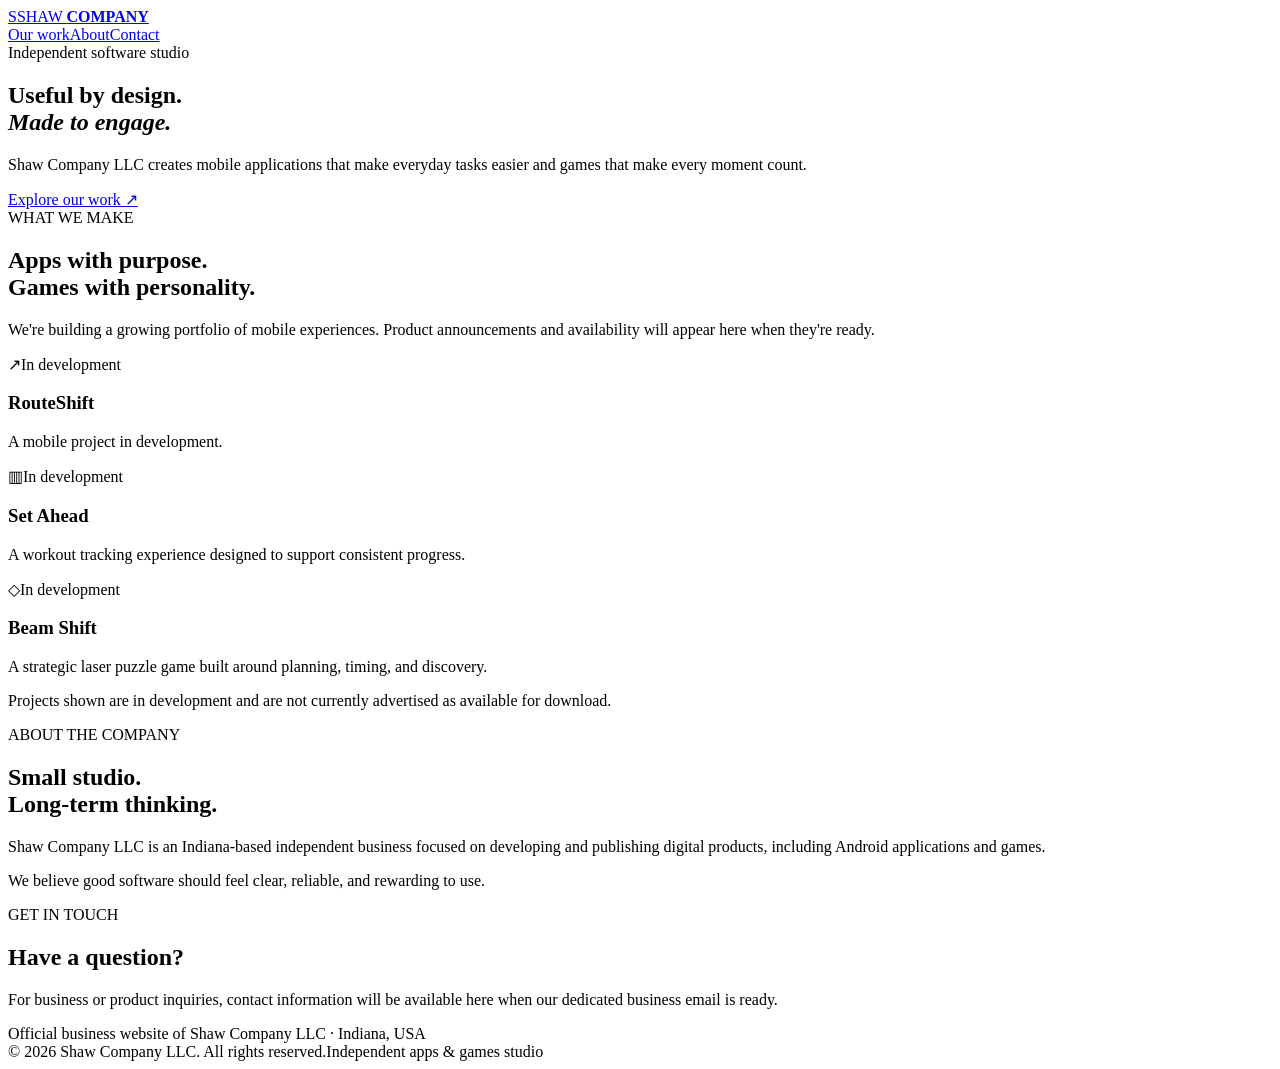
==== index.html @ eb035d38 "Add review-ready Shaw Company website homepage" ====
<!doctype html>
<html lang="en"><head><meta charset="utf-8"><meta name="viewport" content="width=device-width, initial-scale=1"><meta name="theme-color" content="#101722"><meta name="description" content="Shaw Company LLC develops thoughtful mobile applications and games."><title>Shaw Company — Apps & Games</title><link rel="stylesheet" href="styles.css"></head>
<body><header class="top"><a class="brand" href="#home"><span class="mark">S</span><span>SHAW <b>COMPANY</b></span></a><nav aria-label="Main navigation"><a href="#work">Our work</a><a href="#about">About</a><a href="#contact">Contact</a></nav></header>
<main id="home"><section class="hero"><div class="eyebrow"><span class="dot"></span> Independent software studio</div><h1>Useful by design.<br><em>Made to engage.</em></h1><p>Shaw Company LLC creates mobile applications that make everyday tasks easier and games that make every moment count.</p><a class="cta" href="#work">Explore our work <span aria-hidden="true">↗</span></a><div class="hero-art" aria-hidden="true"><div class="orbit o1"></div><div class="orbit o2"></div><div class="tile t1"></div><div class="tile t2"></div><div class="tile t3"></div></div></section>
<section id="work" class="section"><div class="section-head"><div><div class="eyebrow">WHAT WE MAKE</div><h2>Apps with purpose.<br>Games with personality.</h2></div><p>We're building a growing portfolio of mobile experiences. Product announcements and availability will appear here when they're ready.</p></div><div class="cards"><article class="product"><span class="glyph">↗</span><span class="tag">In development</span><h3>RouteShift</h3><p>A mobile project in development.</p></article><article class="product"><span class="glyph">▥</span><span class="tag">In development</span><h3>Set Ahead</h3><p>A workout tracking experience designed to support consistent progress.</p></article><article class="product"><span class="glyph">◇</span><span class="tag">In development</span><h3>Beam Shift</h3><p>A strategic laser puzzle game built around planning, timing, and discovery.</p></article></div><p class="smallnote">Projects shown are in development and are not currently advertised as available for download.</p></section>
<section id="about" class="section about"><div><div class="eyebrow">ABOUT THE COMPANY</div><h2>Small studio.<br>Long-term thinking.</h2></div><div><p>Shaw Company LLC is an Indiana-based independent business focused on developing and publishing digital products, including Android applications and games.</p><p>We believe good software should feel clear, reliable, and rewarding to use.</p></div></section>
<section id="contact" class="section contact"><div class="eyebrow">GET IN TOUCH</div><h2>Have a question?</h2><p>For business or product inquiries, contact information will be available here when our dedicated business email is ready.</p><div class="notice">Official business website of Shaw Company LLC · Indiana, USA</div></section></main>
<footer><span>© <span id="year">2026</span> Shaw Company LLC. All rights reserved.</span><span>Independent apps & games studio</span></footer><script>document.getElementById('year').textContent=new Date().getFullYear()</script></body></html>
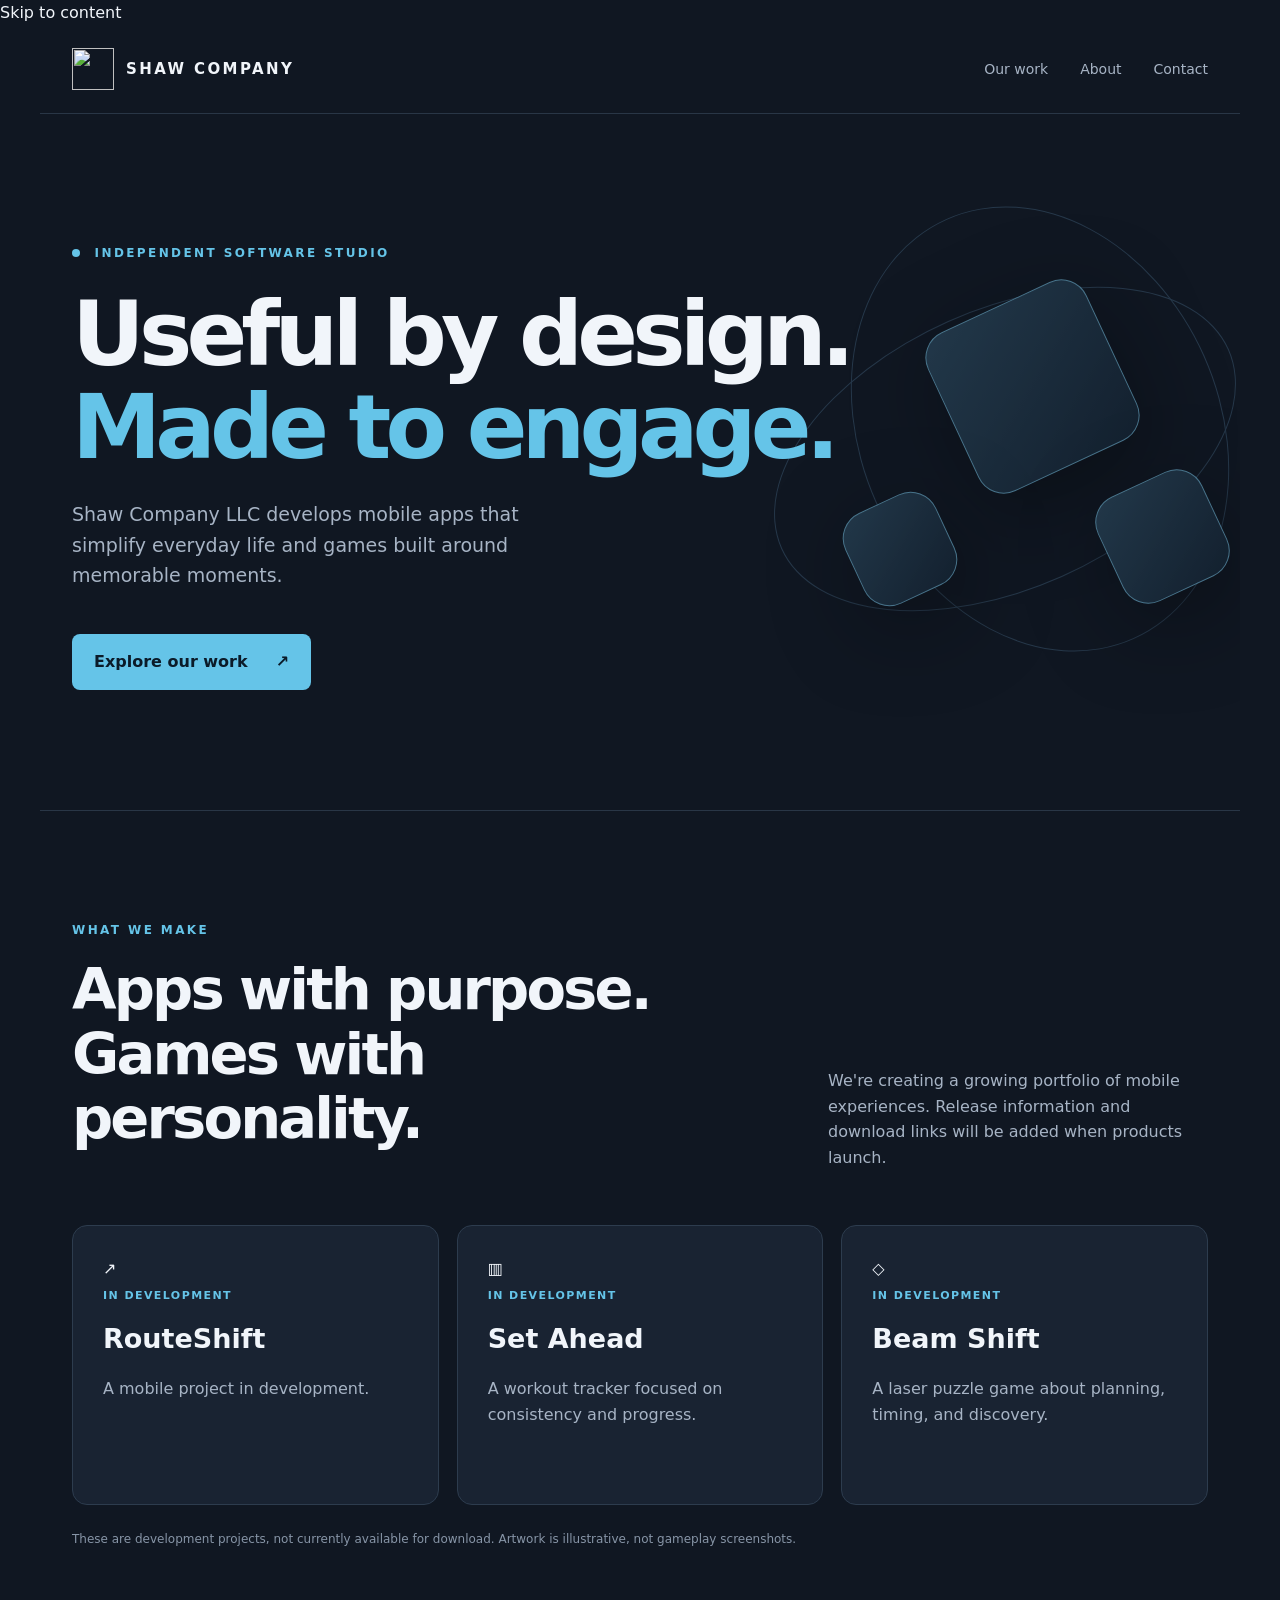
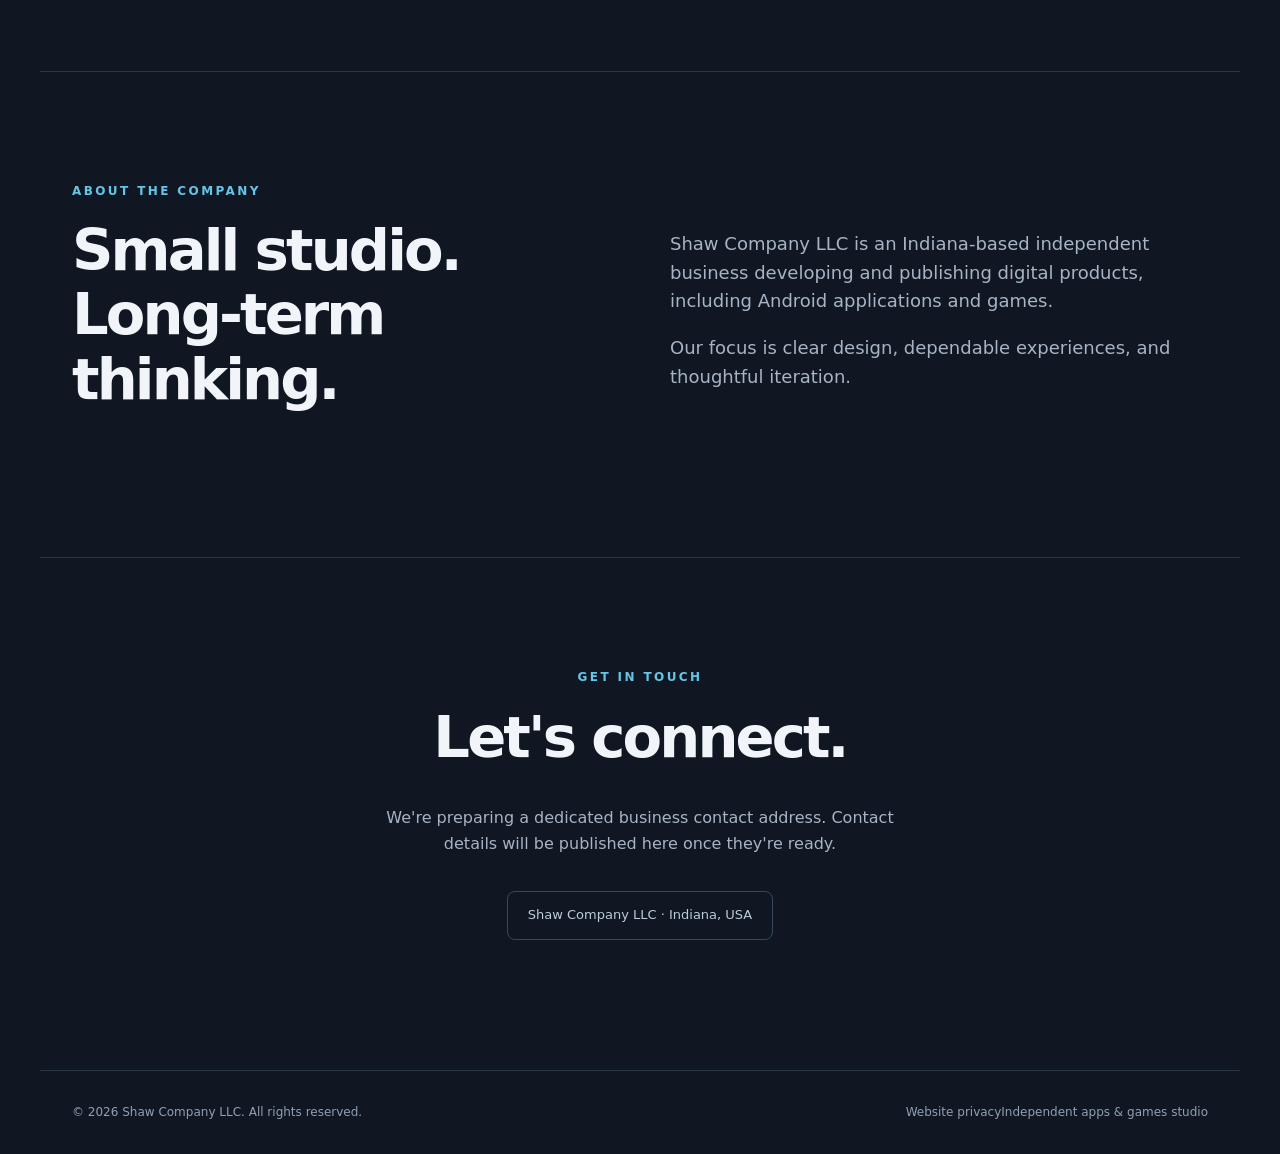
==== commit 60dd109d: "Improve branding, product previews, accessibility and footer" ====
--- a/index.html
+++ b/index.html
@@ -1,8 +1,12 @@
 <!doctype html>
-<html lang="en"><head><meta charset="utf-8"><meta name="viewport" content="width=device-width, initial-scale=1"><meta name="theme-color" content="#101722"><meta name="description" content="Shaw Company LLC develops thoughtful mobile applications and games."><title>Shaw Company — Apps & Games</title><link rel="stylesheet" href="styles.css"></head>
-<body><header class="top"><a class="brand" href="#home"><span class="mark">S</span><span>SHAW <b>COMPANY</b></span></a><nav aria-label="Main navigation"><a href="#work">Our work</a><a href="#about">About</a><a href="#contact">Contact</a></nav></header>
-<main id="home"><section class="hero"><div class="eyebrow"><span class="dot"></span> Independent software studio</div><h1>Useful by design.<br><em>Made to engage.</em></h1><p>Shaw Company LLC creates mobile applications that make everyday tasks easier and games that make every moment count.</p><a class="cta" href="#work">Explore our work <span aria-hidden="true">↗</span></a><div class="hero-art" aria-hidden="true"><div class="orbit o1"></div><div class="orbit o2"></div><div class="tile t1"></div><div class="tile t2"></div><div class="tile t3"></div></div></section>
-<section id="work" class="section"><div class="section-head"><div><div class="eyebrow">WHAT WE MAKE</div><h2>Apps with purpose.<br>Games with personality.</h2></div><p>We're building a growing portfolio of mobile experiences. Product announcements and availability will appear here when they're ready.</p></div><div class="cards"><article class="product"><span class="glyph">↗</span><span class="tag">In development</span><h3>RouteShift</h3><p>A mobile project in development.</p></article><article class="product"><span class="glyph">▥</span><span class="tag">In development</span><h3>Set Ahead</h3><p>A workout tracking experience designed to support consistent progress.</p></article><article class="product"><span class="glyph">◇</span><span class="tag">In development</span><h3>Beam Shift</h3><p>A strategic laser puzzle game built around planning, timing, and discovery.</p></article></div><p class="smallnote">Projects shown are in development and are not currently advertised as available for download.</p></section>
-<section id="about" class="section about"><div><div class="eyebrow">ABOUT THE COMPANY</div><h2>Small studio.<br>Long-term thinking.</h2></div><div><p>Shaw Company LLC is an Indiana-based independent business focused on developing and publishing digital products, including Android applications and games.</p><p>We believe good software should feel clear, reliable, and rewarding to use.</p></div></section>
-<section id="contact" class="section contact"><div class="eyebrow">GET IN TOUCH</div><h2>Have a question?</h2><p>For business or product inquiries, contact information will be available here when our dedicated business email is ready.</p><div class="notice">Official business website of Shaw Company LLC · Indiana, USA</div></section></main>
-<footer><span>© <span id="year">2026</span> Shaw Company LLC. All rights reserved.</span><span>Independent apps & games studio</span></footer><script>document.getElementById('year').textContent=new Date().getFullYear()</script></body></html>+<html lang="en"><head><meta charset="utf-8"><meta name="viewport" content="width=device-width,initial-scale=1"><meta name="theme-color" content="#101722"><meta name="description" content="Shaw Company LLC is an independent Indiana software studio creating mobile apps and games."><title>Shaw Company | Apps & Games</title><link rel="icon" href="favicon.svg" type="image/svg+xml"><link rel="stylesheet" href="styles.css"></head>
+<body><a class="skip" href="#main">Skip to content</a><header class="top"><a class="brand" href="#home" aria-label="Shaw Company home"><img src="favicon.svg" width="42" height="42" alt=""><span>SHAW <b>COMPANY</b></span></a><nav aria-label="Main navigation"><a href="#work">Our work</a><a href="#about">About</a><a href="#contact">Contact</a></nav></header>
+<main id="main"><section id="home" class="hero"><div class="eyebrow"><span class="dot"></span> Independent software studio</div><h1>Useful by design.<br><em>Made to engage.</em></h1><p>Shaw Company LLC develops mobile apps that simplify everyday life and games built around memorable moments.</p><a class="cta" href="#work">Explore our work <span aria-hidden="true">↗</span></a><div class="hero-art" aria-hidden="true"><div class="orbit o1"></div><div class="orbit o2"></div><div class="tile t1"></div><div class="tile t2"></div><div class="tile t3"></div></div></section>
+<section id="work" class="section"><div class="section-head"><div><div class="eyebrow">WHAT WE MAKE</div><h2>Apps with purpose.<br>Games with personality.</h2></div><p>We're creating a growing portfolio of mobile experiences. Release information and download links will be added when products launch.</p></div><div class="cards">
+<article class="product"><div class="product-art route" aria-hidden="true"><span>↗</span><i></i></div><div class="product-body"><span class="tag">In development</span><h3>RouteShift</h3><p>A mobile project in development.</p></div></article>
+<article class="product"><div class="product-art workout" aria-hidden="true"><span>▥</span><i></i></div><div class="product-body"><span class="tag">In development</span><h3>Set Ahead</h3><p>A workout tracker focused on consistency and progress.</p></div></article>
+<article class="product"><div class="product-art laser" aria-hidden="true"><span>◇</span><i></i></div><div class="product-body"><span class="tag">In development</span><h3>Beam Shift</h3><p>A laser puzzle game about planning, timing, and discovery.</p></div></article>
+</div><p class="smallnote">These are development projects, not currently available for download. Artwork is illustrative, not gameplay screenshots.</p></section>
+<section id="about" class="section about"><div><div class="eyebrow">ABOUT THE COMPANY</div><h2>Small studio.<br>Long-term thinking.</h2></div><div><p>Shaw Company LLC is an Indiana-based independent business developing and publishing digital products, including Android applications and games.</p><p>Our focus is clear design, dependable experiences, and thoughtful iteration.</p></div></section>
+<section id="contact" class="section contact"><div class="eyebrow">GET IN TOUCH</div><h2>Let's connect.</h2><p>We're preparing a dedicated business contact address. Contact details will be published here once they're ready.</p><div class="notice">Shaw Company LLC · Indiana, USA</div></section></main>
+<footer><span>© <span id="year">2026</span> Shaw Company LLC. All rights reserved.</span><div><a href="privacy.html">Website privacy</a><span>Independent apps & games studio</span></div></footer><script>document.getElementById("year").textContent=new Date().getFullYear()</script></body></html>
--- a/styles.css
+++ b/styles.css
@@ -0,0 +1 @@
+:root{color-scheme:dark;--bg:#101722;--panel:#192332;--text:#f1f5fa;--muted:#a7b4c5;--accent:#65c4e8}*{box-sizing:border-box}html{scroll-behavior:smooth}body{margin:0;background:var(--bg);color:var(--text);font-family:Inter,ui-sans-serif,system-ui,-apple-system,"Segoe UI",sans-serif;line-height:1.6}a{color:inherit;text-decoration:none}.top{height:88px;max-width:1200px;margin:auto;padding:0 32px;display:flex;align-items:center;justify-content:space-between;border-bottom:1px solid #293646}.brand{display:flex;align-items:center;gap:12px;font-size:15px;letter-spacing:.16em;font-weight:600}.brand b{font-weight:800}.mark{display:grid;place-items:center;width:37px;height:37px;background:var(--accent);color:#0d1925;border-radius:10px;font-weight:900;font-size:23px;letter-spacing:0}.top nav{display:flex;gap:32px;font-size:14px;color:var(--muted)}.top nav a:hover{color:white}.hero{max-width:1200px;margin:auto;min-height:640px;padding:130px 32px 120px;position:relative;overflow:hidden}.eyebrow{font-size:12px;font-weight:700;letter-spacing:.2em;color:var(--accent);text-transform:uppercase}.dot{display:inline-block;width:8px;height:8px;border-radius:50%;background:var(--accent);margin-right:8px}.hero h1{font-size:clamp(54px,7vw,100px);line-height:1.04;letter-spacing:-.065em;margin:25px 0;position:relative;z-index:2}.hero h1 em{font-style:normal;color:var(--accent)}.hero p{max-width:520px;color:var(--muted);font-size:19px;position:relative;z-index:2}.cta{display:inline-flex;align-items:center;gap:28px;background:var(--accent);color:#0b1b29;font-weight:750;padding:15px 22px;border-radius:8px;margin-top:25px;position:relative;z-index:2}.cta:hover{background:#9cdef5}.hero-art{position:absolute;right:-90px;top:85px;width:570px;height:530px;opacity:.55}.orbit{position:absolute;border:1px solid #38536b;border-radius:50%;transform:rotate(-24deg)}.o1{width:490px;height:280px;top:110px}.o2{width:360px;height:460px;left:100px;top:0}.tile{position:absolute;border:1px solid #75bfe0;background:linear-gradient(145deg,#31536a,#162839);border-radius:28px;transform:rotate(-25deg);box-shadow:0 25px 80px #0008}.t1{width:175px;height:175px;top:100px;left:185px}.t2{width:100px;height:100px;top:300px;left:90px}.t3{width:115px;height:115px;top:280px;left:345px}.section{padding:110px 32px;max-width:1200px;margin:auto;border-top:1px solid #293646}.section-head{display:flex;justify-content:space-between;gap:55px;align-items:end}.section-head>p{max-width:380px;color:var(--muted)}h2{font-size:clamp(38px,4.5vw,60px);line-height:1.12;letter-spacing:-.05em;margin:18px 0 35px}.cards{display:grid;grid-template-columns:repeat(3,1fr);gap:18px;margin-top:38px}.product{background:var(--panel);border:1px solid #2d3c4e;border-radius:15px;padding:30px;min-height:280px}.glyph{display:grid;place-items:center;width:58px;height:58px;border-radius:14px;background:#28465c;color:var(--accent);font-size:32px;margin-bottom:28px}.tag{color:var(--accent);font-size:11px;letter-spacing:.13em;text-transform:uppercase;font-weight:800}.product h3{font-size:27px;margin:10px 0}.product p,.about p,.contact p{color:var(--muted)}.smallnote{color:#8795a7;font-size:12px;margin-top:25px}.about{display:grid;grid-template-columns:1fr 1fr;gap:60px}.about>div:last-child{font-size:18px;padding-top:30px}.contact{text-align:center;padding-bottom:130px}.contact p{max-width:560px;margin:0 auto 35px}.notice{display:inline-block;border:1px solid #34485c;border-radius:8px;padding:13px 20px;color:#bbccda;font-size:13px}footer{border-top:1px solid #293646;max-width:1200px;margin:auto;padding:32px;display:flex;justify-content:space-between;color:#8fa0b4;font-size:12px}@media(max-width:760px){.top{height:auto;padding:20px;gap:18px;align-items:flex-start;flex-direction:column}.top nav{gap:22px}.hero{padding:100px 22px;min-height:590px}.hero-art{right:-300px;opacity:.25}.section{padding:75px 22px}.section-head,.about{display:block}.cards{grid-template-columns:1fr}.product{min-height:230px}.about>div:last-child{padding-top:0}footer{padding:25px 22px;display:block}footer span{display:block;margin-bottom:8px}}
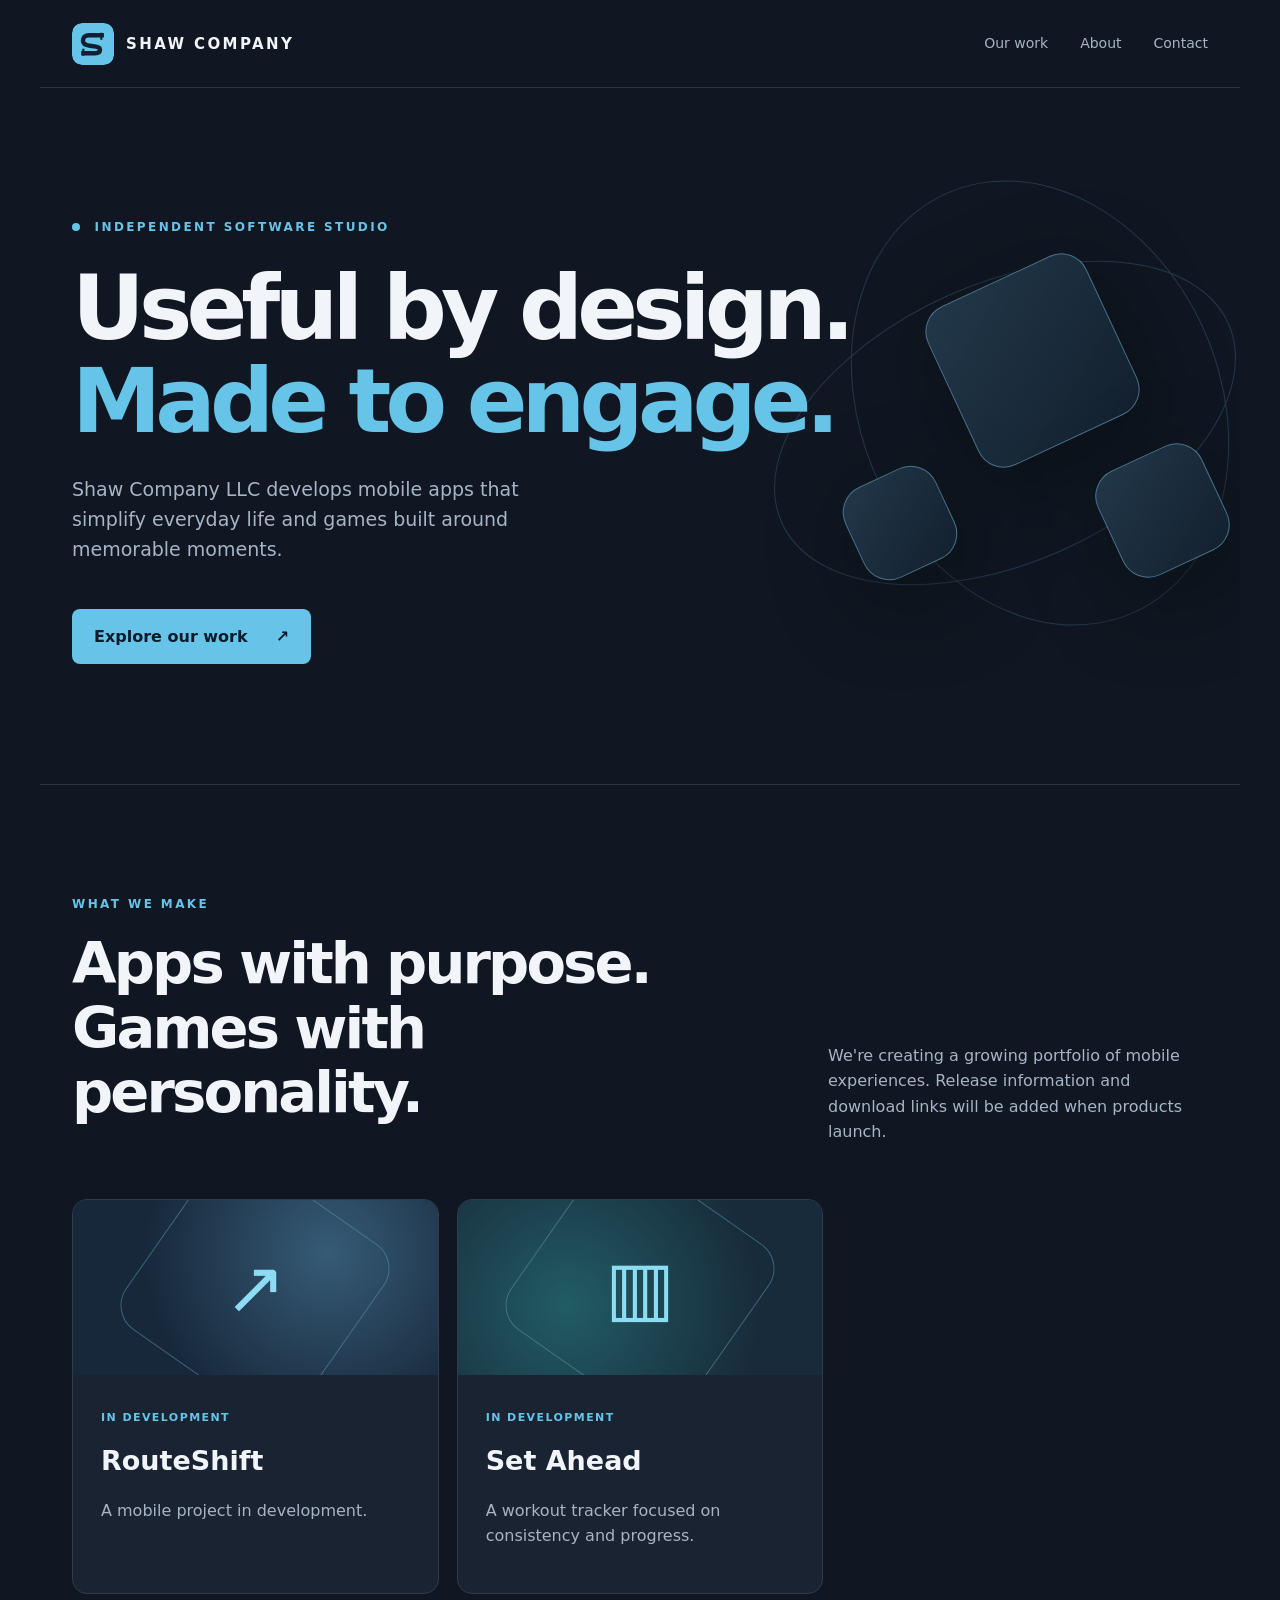
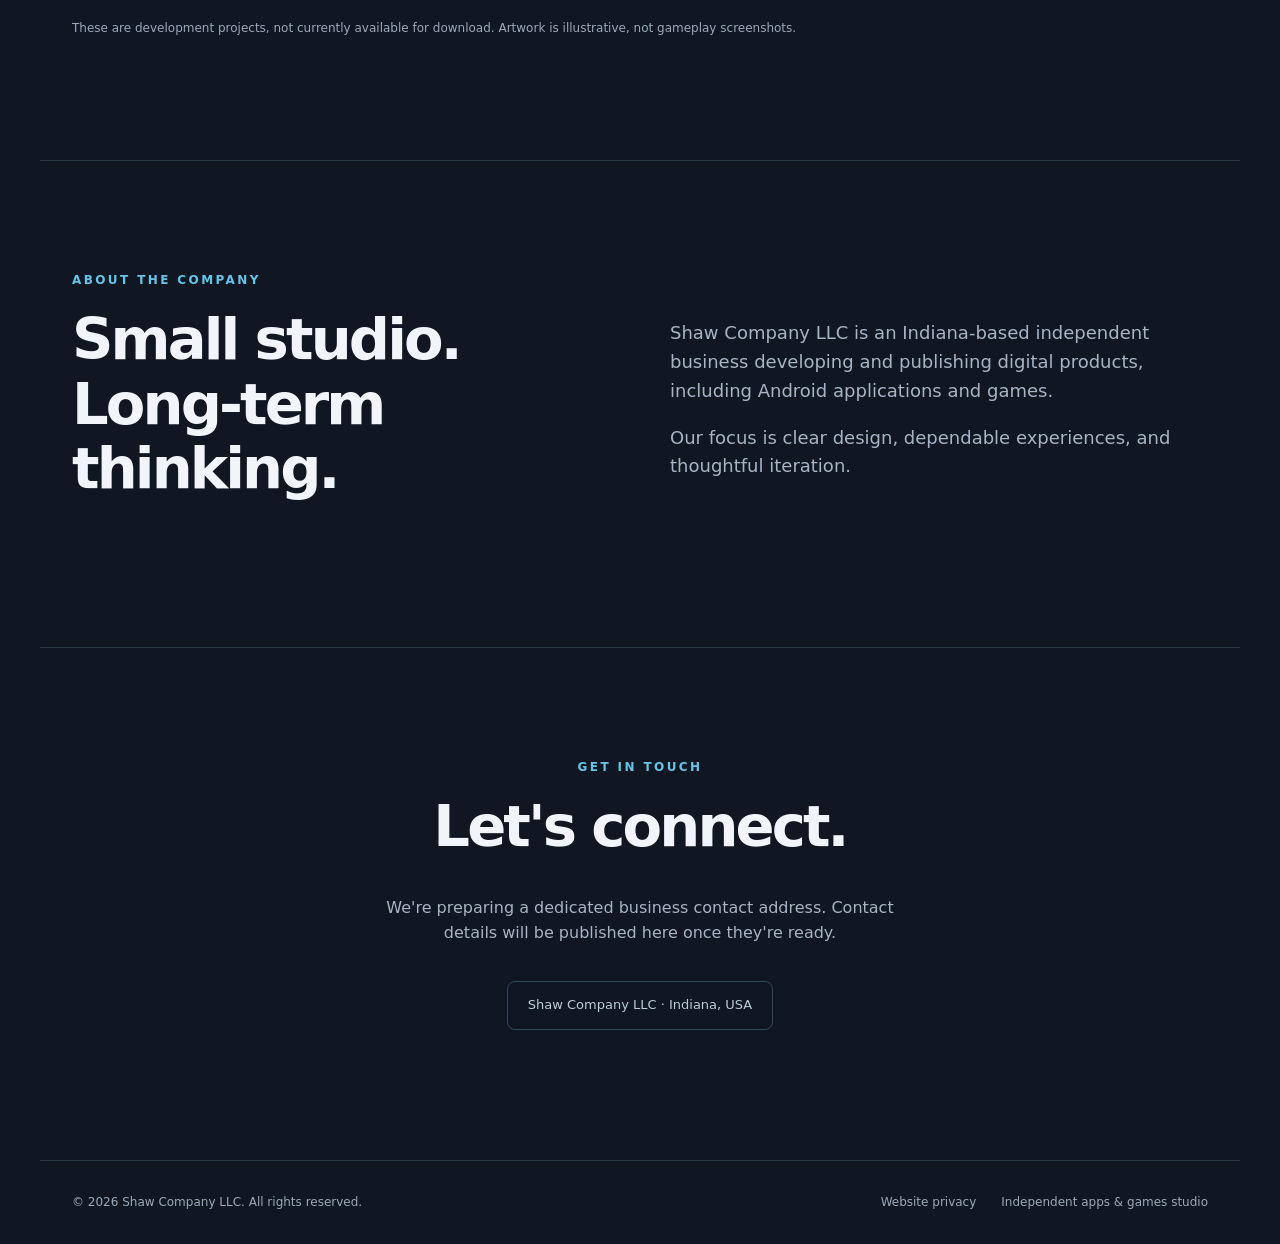
==== commit 6a4adf33: "Hide Beam Shift from public website until ready" ====
--- a/index.html
+++ b/index.html
@@ -5,7 +5,7 @@
 <section id="work" class="section"><div class="section-head"><div><div class="eyebrow">WHAT WE MAKE</div><h2>Apps with purpose.<br>Games with personality.</h2></div><p>We're creating a growing portfolio of mobile experiences. Release information and download links will be added when products launch.</p></div><div class="cards">
 <article class="product"><div class="product-art route" aria-hidden="true"><span>↗</span><i></i></div><div class="product-body"><span class="tag">In development</span><h3>RouteShift</h3><p>A mobile project in development.</p></div></article>
 <article class="product"><div class="product-art workout" aria-hidden="true"><span>▥</span><i></i></div><div class="product-body"><span class="tag">In development</span><h3>Set Ahead</h3><p>A workout tracker focused on consistency and progress.</p></div></article>
-<article class="product"><div class="product-art laser" aria-hidden="true"><span>◇</span><i></i></div><div class="product-body"><span class="tag">In development</span><h3>Beam Shift</h3><p>A laser puzzle game about planning, timing, and discovery.</p></div></article>
+
 </div><p class="smallnote">These are development projects, not currently available for download. Artwork is illustrative, not gameplay screenshots.</p></section>
 <section id="about" class="section about"><div><div class="eyebrow">ABOUT THE COMPANY</div><h2>Small studio.<br>Long-term thinking.</h2></div><div><p>Shaw Company LLC is an Indiana-based independent business developing and publishing digital products, including Android applications and games.</p><p>Our focus is clear design, dependable experiences, and thoughtful iteration.</p></div></section>
 <section id="contact" class="section contact"><div class="eyebrow">GET IN TOUCH</div><h2>Let's connect.</h2><p>We're preparing a dedicated business contact address. Contact details will be published here once they're ready.</p><div class="notice">Shaw Company LLC · Indiana, USA</div></section></main>
--- a/styles.css
+++ b/styles.css
@@ -1 +1 @@
-:root{color-scheme:dark;--bg:#101722;--panel:#192332;--text:#f1f5fa;--muted:#a7b4c5;--accent:#65c4e8}*{box-sizing:border-box}html{scroll-behavior:smooth}body{margin:0;background:var(--bg);color:var(--text);font-family:Inter,ui-sans-serif,system-ui,-apple-system,"Segoe UI",sans-serif;line-height:1.6}a{color:inherit;text-decoration:none}.top{height:88px;max-width:1200px;margin:auto;padding:0 32px;display:flex;align-items:center;justify-content:space-between;border-bottom:1px solid #293646}.brand{display:flex;align-items:center;gap:12px;font-size:15px;letter-spacing:.16em;font-weight:600}.brand b{font-weight:800}.mark{display:grid;place-items:center;width:37px;height:37px;background:var(--accent);color:#0d1925;border-radius:10px;font-weight:900;font-size:23px;letter-spacing:0}.top nav{display:flex;gap:32px;font-size:14px;color:var(--muted)}.top nav a:hover{color:white}.hero{max-width:1200px;margin:auto;min-height:640px;padding:130px 32px 120px;position:relative;overflow:hidden}.eyebrow{font-size:12px;font-weight:700;letter-spacing:.2em;color:var(--accent);text-transform:uppercase}.dot{display:inline-block;width:8px;height:8px;border-radius:50%;background:var(--accent);margin-right:8px}.hero h1{font-size:clamp(54px,7vw,100px);line-height:1.04;letter-spacing:-.065em;margin:25px 0;position:relative;z-index:2}.hero h1 em{font-style:normal;color:var(--accent)}.hero p{max-width:520px;color:var(--muted);font-size:19px;position:relative;z-index:2}.cta{display:inline-flex;align-items:center;gap:28px;background:var(--accent);color:#0b1b29;font-weight:750;padding:15px 22px;border-radius:8px;margin-top:25px;position:relative;z-index:2}.cta:hover{background:#9cdef5}.hero-art{position:absolute;right:-90px;top:85px;width:570px;height:530px;opacity:.55}.orbit{position:absolute;border:1px solid #38536b;border-radius:50%;transform:rotate(-24deg)}.o1{width:490px;height:280px;top:110px}.o2{width:360px;height:460px;left:100px;top:0}.tile{position:absolute;border:1px solid #75bfe0;background:linear-gradient(145deg,#31536a,#162839);border-radius:28px;transform:rotate(-25deg);box-shadow:0 25px 80px #0008}.t1{width:175px;height:175px;top:100px;left:185px}.t2{width:100px;height:100px;top:300px;left:90px}.t3{width:115px;height:115px;top:280px;left:345px}.section{padding:110px 32px;max-width:1200px;margin:auto;border-top:1px solid #293646}.section-head{display:flex;justify-content:space-between;gap:55px;align-items:end}.section-head>p{max-width:380px;color:var(--muted)}h2{font-size:clamp(38px,4.5vw,60px);line-height:1.12;letter-spacing:-.05em;margin:18px 0 35px}.cards{display:grid;grid-template-columns:repeat(3,1fr);gap:18px;margin-top:38px}.product{background:var(--panel);border:1px solid #2d3c4e;border-radius:15px;padding:30px;min-height:280px}.glyph{display:grid;place-items:center;width:58px;height:58px;border-radius:14px;background:#28465c;color:var(--accent);font-size:32px;margin-bottom:28px}.tag{color:var(--accent);font-size:11px;letter-spacing:.13em;text-transform:uppercase;font-weight:800}.product h3{font-size:27px;margin:10px 0}.product p,.about p,.contact p{color:var(--muted)}.smallnote{color:#8795a7;font-size:12px;margin-top:25px}.about{display:grid;grid-template-columns:1fr 1fr;gap:60px}.about>div:last-child{font-size:18px;padding-top:30px}.contact{text-align:center;padding-bottom:130px}.contact p{max-width:560px;margin:0 auto 35px}.notice{display:inline-block;border:1px solid #34485c;border-radius:8px;padding:13px 20px;color:#bbccda;font-size:13px}footer{border-top:1px solid #293646;max-width:1200px;margin:auto;padding:32px;display:flex;justify-content:space-between;color:#8fa0b4;font-size:12px}@media(max-width:760px){.top{height:auto;padding:20px;gap:18px;align-items:flex-start;flex-direction:column}.top nav{gap:22px}.hero{padding:100px 22px;min-height:590px}.hero-art{right:-300px;opacity:.25}.section{padding:75px 22px}.section-head,.about{display:block}.cards{grid-template-columns:1fr}.product{min-height:230px}.about>div:last-child{padding-top:0}footer{padding:25px 22px;display:block}footer span{display:block;margin-bottom:8px}}+:root{color-scheme:dark;--bg:#101722;--panel:#192332;--text:#f1f5fa;--muted:#a7b4c5;--accent:#65c4e8}*{box-sizing:border-box}html{scroll-behavior:smooth}body{margin:0;background:var(--bg);color:var(--text);font-family:Inter,ui-sans-serif,system-ui,-apple-system,"Segoe UI",sans-serif;line-height:1.6}a{color:inherit;text-decoration:none}a:focus-visible{outline:3px solid var(--accent);outline-offset:5px}.skip{position:absolute;left:-9999px;top:10px;background:white;color:#111;padding:10px;z-index:100}.skip:focus{left:10px}.top{height:88px;max-width:1200px;margin:auto;padding:0 32px;display:flex;align-items:center;justify-content:space-between;border-bottom:1px solid #293646}.brand{display:flex;align-items:center;gap:12px;font-size:15px;letter-spacing:.16em;font-weight:600}.brand b{font-weight:800}.brand img{border-radius:10px}.top nav{display:flex;gap:32px;font-size:14px;color:var(--muted)}.top nav a:hover,footer a:hover{color:white}.hero{max-width:1200px;margin:auto;min-height:640px;padding:130px 32px 120px;position:relative;overflow:hidden}.eyebrow{font-size:12px;font-weight:700;letter-spacing:.2em;color:var(--accent);text-transform:uppercase}.dot{display:inline-block;width:8px;height:8px;border-radius:50%;background:var(--accent);margin-right:8px}.hero h1{font-size:clamp(54px,7vw,100px);line-height:1.04;letter-spacing:-.065em;margin:25px 0;position:relative;z-index:2}.hero h1 em{font-style:normal;color:var(--accent)}.hero p{max-width:520px;color:var(--muted);font-size:19px;position:relative;z-index:2}.cta{display:inline-flex;align-items:center;gap:28px;background:var(--accent);color:#0b1b29;font-weight:750;padding:15px 22px;border-radius:8px;margin-top:25px;position:relative;z-index:2}.cta:hover{background:#9cdef5}.hero-art{position:absolute;right:-90px;top:85px;width:570px;height:530px;opacity:.55;pointer-events:none}.orbit{position:absolute;border:1px solid #38536b;border-radius:50%;transform:rotate(-24deg)}.o1{width:490px;height:280px;top:110px}.o2{width:360px;height:460px;left:100px;top:0}.tile{position:absolute;border:1px solid #75bfe0;background:linear-gradient(145deg,#31536a,#162839);border-radius:28px;transform:rotate(-25deg);box-shadow:0 25px 80px #0008}.t1{width:175px;height:175px;top:100px;left:185px}.t2{width:100px;height:100px;top:300px;left:90px}.t3{width:115px;height:115px;top:280px;left:345px}.section{padding:110px 32px;max-width:1200px;margin:auto;border-top:1px solid #293646}.section-head{display:flex;justify-content:space-between;gap:55px;align-items:end}.section-head>p{max-width:380px;color:var(--muted)}h2{font-size:clamp(38px,4.5vw,60px);line-height:1.12;letter-spacing:-.05em;margin:18px 0 35px}.cards{display:grid;grid-template-columns:repeat(3,minmax(0,1fr));gap:18px;margin-top:38px}.product{overflow:hidden;background:var(--panel);border:1px solid #2d3c4e;border-radius:15px;transition:transform .2s,border-color .2s}.product:hover{transform:translateY(-4px);border-color:#4b7694}.product-art{height:175px;position:relative;overflow:hidden;display:grid;place-items:center;background:radial-gradient(circle at 70% 30%,#365b76,#17283b 65%)}.product-art span{font-size:74px;font-weight:200;color:#8cddf4;position:relative;z-index:1}.product-art i{position:absolute;width:210px;height:210px;border:1px solid #5c92ae;border-radius:30px;transform:rotate(35deg);opacity:.55}.workout{background:radial-gradient(circle at 30% 60%,#215c65,#182b3a 70%)}.laser{background:radial-gradient(circle at 70% 40%,#374b82,#172438 70%)}.product-body{padding:28px;min-height:215px}.tag{color:var(--accent);font-size:11px;letter-spacing:.13em;text-transform:uppercase;font-weight:800}.product h3{font-size:27px;margin:10px 0}.product p,.about p,.contact p{color:var(--muted)}.smallnote{color:#9ba9bb;font-size:12px;margin-top:25px}.about{display:grid;grid-template-columns:1fr 1fr;gap:60px}.about>div:last-child{font-size:18px;padding-top:30px}.contact{text-align:center;padding-bottom:130px}.contact p{max-width:560px;margin:0 auto 35px}.notice{display:inline-block;border:1px solid #34485c;border-radius:8px;padding:13px 20px;color:#bbccda;font-size:13px}footer{border-top:1px solid #293646;max-width:1200px;margin:auto;padding:32px;display:flex;justify-content:space-between;color:#9ba9bb;font-size:12px;gap:25px}footer>div{display:flex;gap:25px}.legal{max-width:850px;margin:0 auto;padding:85px 28px 120px}.legal h1{font-size:clamp(38px,6vw,64px);letter-spacing:-.05em;line-height:1.1}.legal h2{font-size:25px;margin:42px 0 12px;letter-spacing:-.02em}.legal p,.legal li{color:var(--muted)}@media(max-width:760px){.top{height:auto;padding:20px;gap:18px;align-items:flex-start;flex-direction:column}.top nav{gap:22px}.hero{padding:100px 22px;min-height:590px}.hero-art{right:-300px;opacity:.25}.section{padding:75px 22px}.section-head,.about{display:block}.cards{grid-template-columns:1fr}.product-body{min-height:0}.about>div:last-child{padding-top:0}footer{padding:25px 22px;display:block}footer>div{margin-top:12px;flex-wrap:wrap}}@media(prefers-reduced-motion:reduce){html{scroll-behavior:auto}.product{transition:none}}
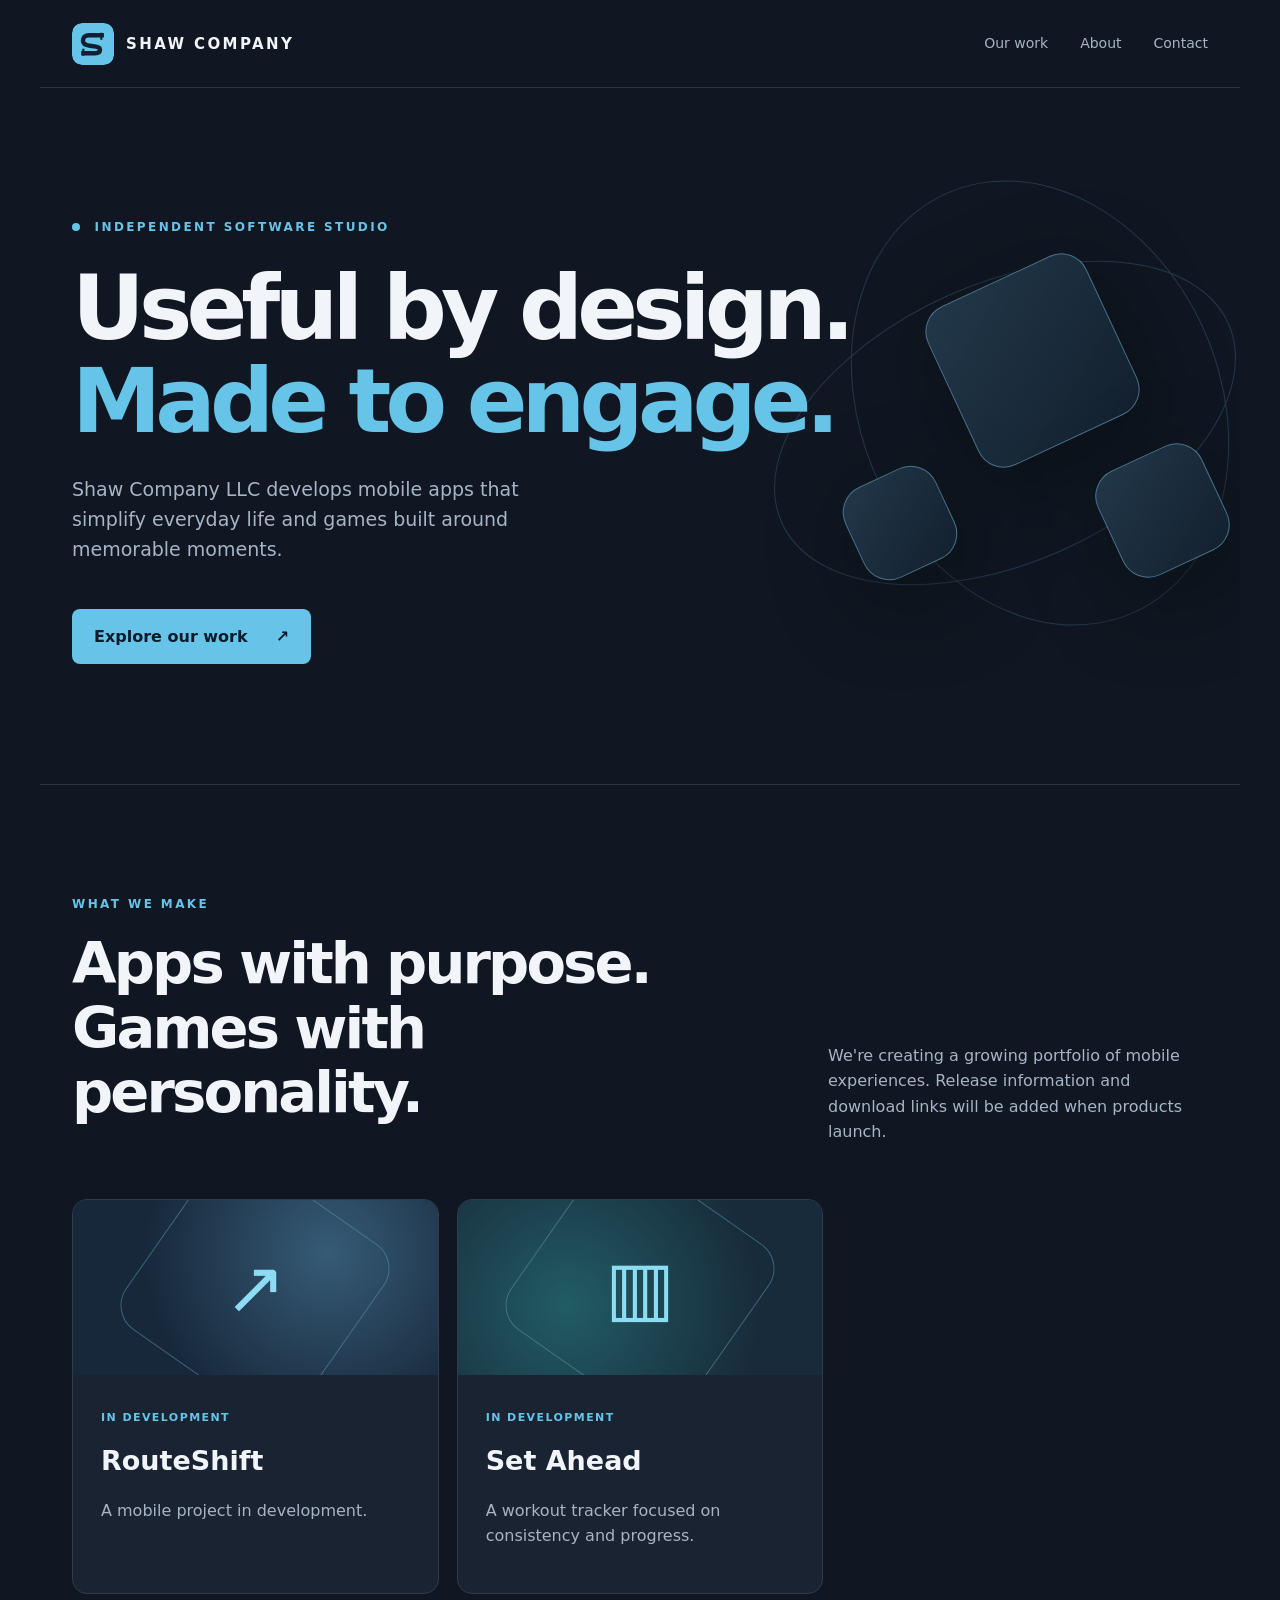
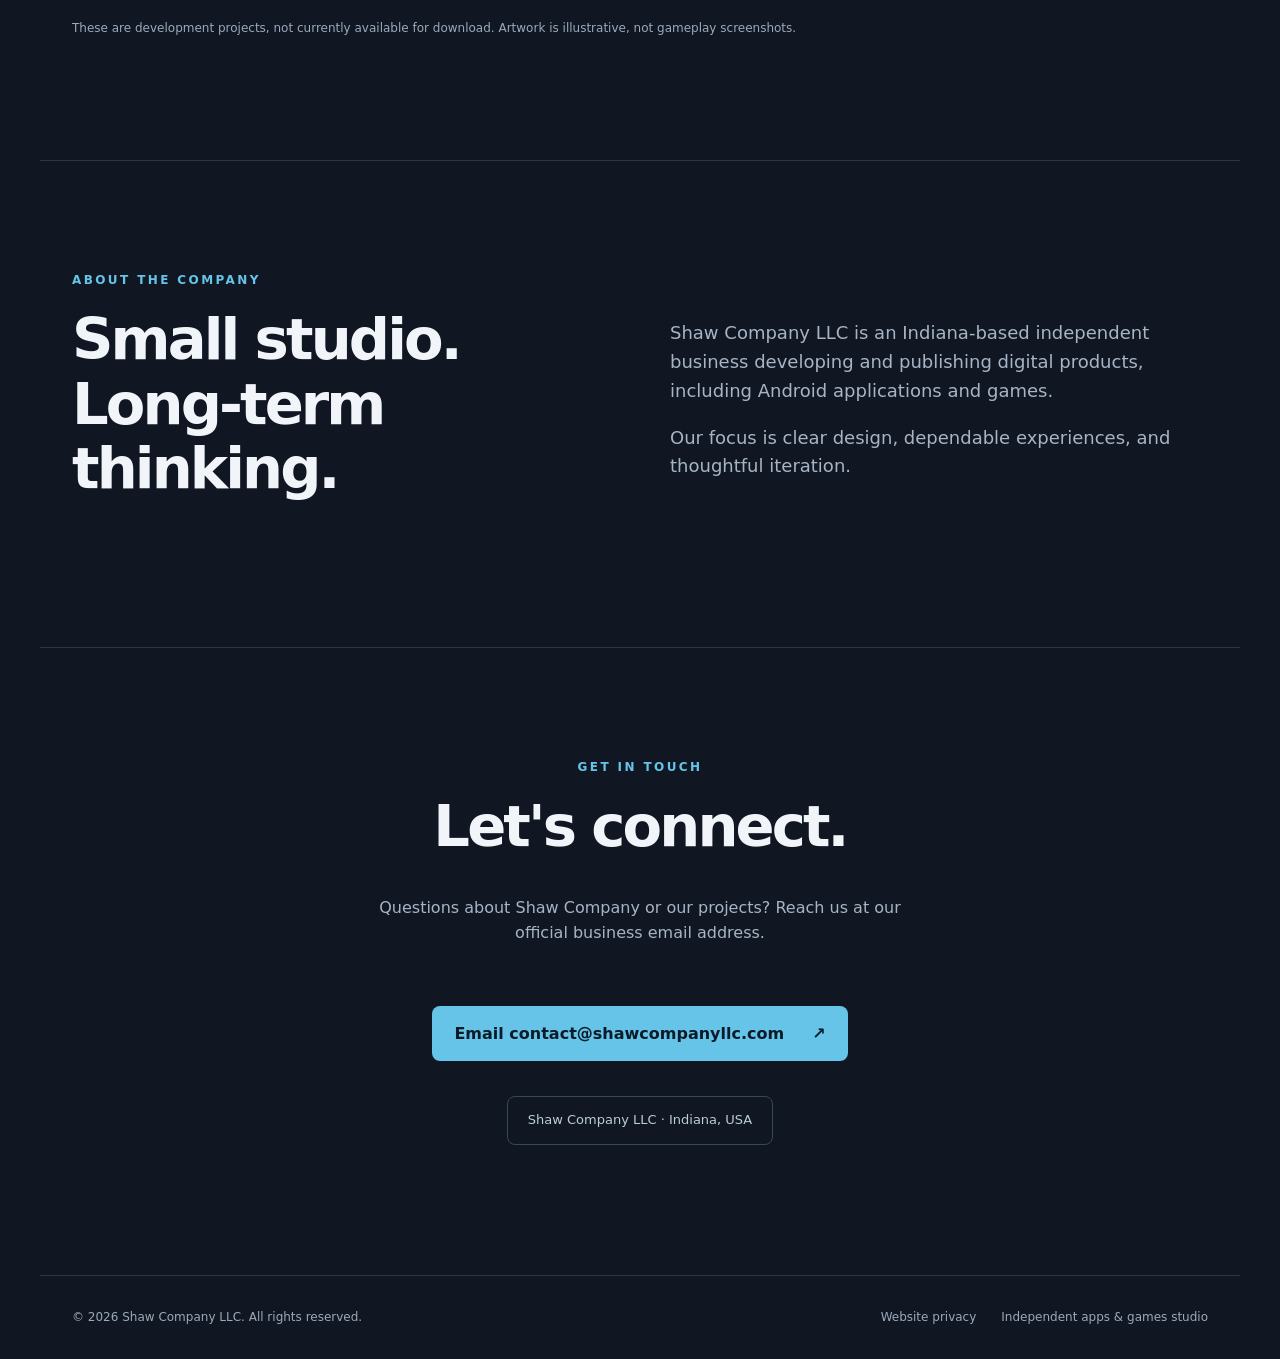
==== commit bd30bf19: "Publish verified Shaw Company contact email on homepage" ====
--- a/index.html
+++ b/index.html
@@ -8,5 +8,5 @@
 
 </div><p class="smallnote">These are development projects, not currently available for download. Artwork is illustrative, not gameplay screenshots.</p></section>
 <section id="about" class="section about"><div><div class="eyebrow">ABOUT THE COMPANY</div><h2>Small studio.<br>Long-term thinking.</h2></div><div><p>Shaw Company LLC is an Indiana-based independent business developing and publishing digital products, including Android applications and games.</p><p>Our focus is clear design, dependable experiences, and thoughtful iteration.</p></div></section>
-<section id="contact" class="section contact"><div class="eyebrow">GET IN TOUCH</div><h2>Let's connect.</h2><p>We're preparing a dedicated business contact address. Contact details will be published here once they're ready.</p><div class="notice">Shaw Company LLC · Indiana, USA</div></section></main>
+<section id="contact" class="section contact"><div class="eyebrow">GET IN TOUCH</div><h2>Let's connect.</h2><p>Questions about Shaw Company or our projects? Reach us at our official business email address.</p><p><a class="cta" href="mailto:contact@shawcompanyllc.com">Email contact@shawcompanyllc.com <span aria-hidden="true">↗</span></a></p><div class="notice">Shaw Company LLC · Indiana, USA</div></section></main>
 <footer><span>© <span id="year">2026</span> Shaw Company LLC. All rights reserved.</span><div><a href="privacy.html">Website privacy</a><span>Independent apps & games studio</span></div></footer><script>document.getElementById("year").textContent=new Date().getFullYear()</script></body></html>
